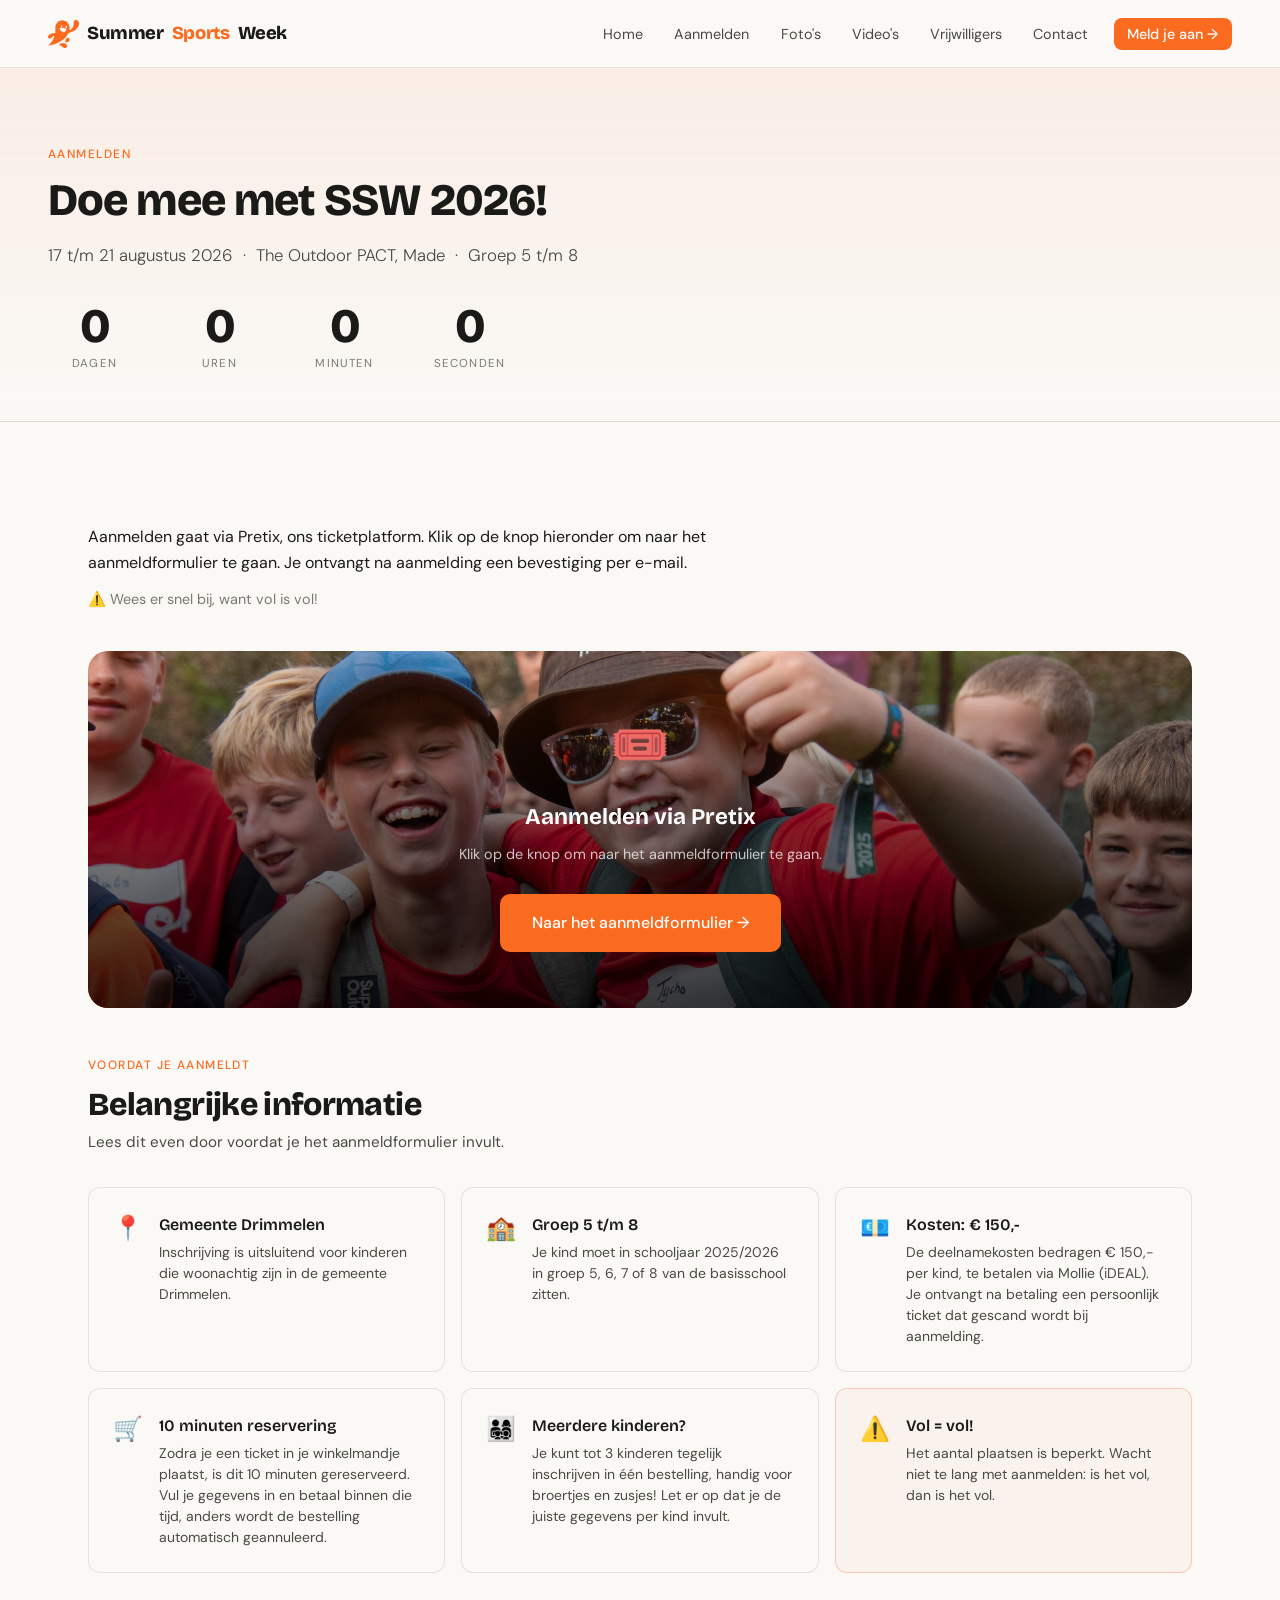
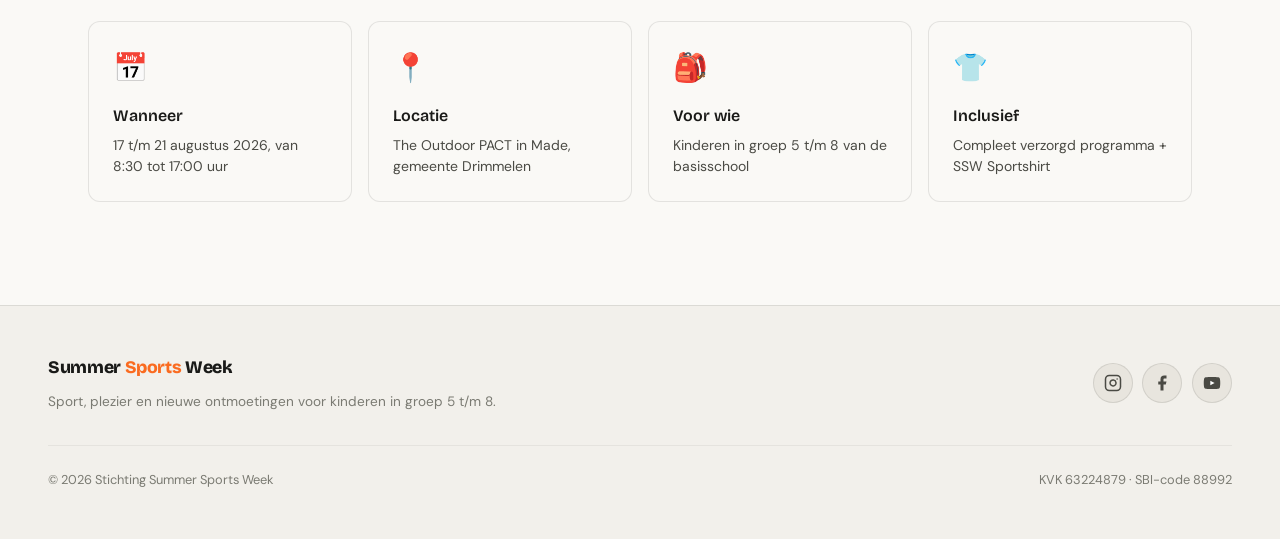
==== aanmelden/index.html @ b87e88d3 "removed merch and .html tags" ====
<!DOCTYPE html>
<html lang="nl">
<head>
  <meta charset="UTF-8" />
  <meta name="viewport" content="width=device-width, initial-scale=1.0" />
  <title>Aanmelden | Summer Sports Week 2026</title>
  <meta name="description" content="Meld je kind aan voor Summer Sports Week 2026. 17 t/m 21 augustus in Made." />
  <link rel="icon" type="image/png" href="/logos/SSW_ICON.png" />
  <link rel="stylesheet" href="/css/style.css" />
  <link rel="preconnect" href="https://fonts.googleapis.com">
  <link rel="preconnect" href="https://fonts.gstatic.com" crossorigin>
  <link href="https://fonts.googleapis.com/css2?family=Bricolage+Grotesque:opsz,wght@12..96,400;12..96,600;12..96,800&family=DM+Sans:ital,opsz,wght@0,9..40,300;0,9..40,400;0,9..40,500;1,9..40,300&display=swap" rel="stylesheet">
</head>
<body>

<nav>
  <a href="/" class="nav-logo"><img src="/logos/SSW_ICON.png" alt="" style="height:28px; width:auto;">Summer <span>Sports</span> Week</a>
  <button class="nav-hamburger" aria-label="Menu openen">
    <span></span><span></span><span></span>
  </button>
  <ul class="nav-links">
    <li><a href="/">Home</a></li>
    <li><a href="/aanmelden/">Aanmelden</a></li>
    <li><a href="/fotos/">Foto's</a></li>
    <li><a href="/videos/">Video's</a></li>
    <li><a href="/vrijwilligers/">Vrijwilligers</a></li>
    <li><a href="/contact/">Contact</a></li>
    <li><a href="/aanmelden/" class="nav-cta">Meld je aan →</a></li>
  </ul>
</nav>

<main>
  <div class="page-header">
    <div class="page-header-inner">
      <p class="section-label">Aanmelden</p>
      <h1 class="section-title animate-up">Doe mee met SSW 2026!</h1>
      <p class="section-subtitle animate-up delay-1">17 t/m 21 augustus 2026 &nbsp;·&nbsp; The Outdoor PACT, Made &nbsp;·&nbsp; Groep 5 t/m 8</p>

      <div class="countdown animate-up delay-2" style="margin-top:2rem">
        <div class="countdown-item">
          <span class="countdown-num" id="cd-days">–</span>
          <span class="countdown-label">Dagen</span>
        </div>
        <div class="countdown-item">
          <span class="countdown-num" id="cd-hours">–</span>
          <span class="countdown-label">Uren</span>
        </div>
        <div class="countdown-item">
          <span class="countdown-num" id="cd-minutes">–</span>
          <span class="countdown-label">Minuten</span>
        </div>
        <div class="countdown-item">
          <span class="countdown-num" id="cd-seconds">–</span>
          <span class="countdown-label">Seconden</span>
        </div>
      </div>
    </div>
  </div>

  <section class="section">
    <div class="reveal" style="max-width:680px; margin-bottom:2.5rem">
      <p>Aanmelden gaat via Pretix, ons ticketplatform. Klik op de knop hieronder om naar het aanmeldformulier te gaan. Je ontvangt na aanmelding een bevestiging per e-mail.</p>
      <p style="margin-top:0.75rem; color:var(--c-text3); font-size:0.9rem">⚠️ Wees er snel bij, want vol is vol!</p>
    </div>

    <div class="reveal" style="
      position: relative;
      overflow: hidden;
      border-radius: 20px;
      padding: clamp(2rem, 5vw, 3.5rem);
      text-align: center;
    ">
      <img src="/images/aanmelden_index.jpeg" alt="" style="
        position: absolute;
        inset: 0;
        width: 100%;
        height: 100%;
        object-fit: cover;
        object-position: center;
      ">
      <div style="
        position: absolute;
        inset: 0;
        background: linear-gradient(to top, rgba(0,0,0,0.78) 0%, rgba(0,0,0,0.45) 55%, rgba(245,86,10,0.15) 100%);
      "></div>
      <div style="position: relative; z-index: 1;">
        <div style="font-size:3rem; margin-bottom:1rem">🎟️</div>
        <h2 style="font-family:var(--font-display); font-size:1.4rem; font-weight:700; color:#fff; margin-bottom:0.5rem">Aanmelden via Pretix</h2>
        <p style="color:rgba(255,255,255,0.75); font-size:0.9rem; margin-bottom:1.75rem; max-width:380px; margin-left:auto; margin-right:auto">Klik op de knop om naar het aanmeldformulier te gaan.</p>
        <a href="https://tickets.summersportsweek.nl/SSW2026/" target="_blank" rel="noopener" class="btn btn-primary" style="font-size:1rem; padding:1rem 2rem">
          Naar het aanmeldformulier →
        </a>
      </div>
    </div>

    <div class="reveal" style="margin-top:3rem">
      <p class="section-label">Voordat je aanmeldt</p>
      <h2 class="section-title" style="font-size:clamp(1.4rem,3vw,2rem); margin-bottom:0.5rem">Belangrijke informatie</h2>
      <p style="color:var(--c-text2); font-size:0.95rem; margin-bottom:2rem">Lees dit even door voordat je het aanmeldformulier invult.</p>
      <div style="display:grid; grid-template-columns:repeat(auto-fill, minmax(280px,1fr)); gap:1rem">
        <div class="info-card" style="display:flex; gap:1rem; align-items:flex-start">
          <span style="font-size:1.5rem; flex-shrink:0; line-height:1.3">📍</span>
          <div>
            <h3 style="margin-bottom:0.3rem">Gemeente Drimmelen</h3>
            <p>Inschrijving is uitsluitend voor kinderen die woonachtig zijn in de gemeente Drimmelen.</p>
          </div>
        </div>
        <div class="info-card" style="display:flex; gap:1rem; align-items:flex-start">
          <span style="font-size:1.5rem; flex-shrink:0; line-height:1.3">🏫</span>
          <div>
            <h3 style="margin-bottom:0.3rem">Groep 5 t/m 8</h3>
            <p>Je kind moet in schooljaar 2025/2026 in groep 5, 6, 7 of 8 van de basisschool zitten.</p>
          </div>
        </div>
        <div class="info-card" style="display:flex; gap:1rem; align-items:flex-start">
          <span style="font-size:1.5rem; flex-shrink:0; line-height:1.3">💶</span>
          <div>
            <h3 style="margin-bottom:0.3rem">Kosten: € 150,-</h3>
            <p>De deelnamekosten bedragen € 150,- per kind, te betalen via Mollie (iDEAL). Je ontvangt na betaling een persoonlijk ticket dat gescand wordt bij aanmelding.</p>
          </div>
        </div>
        <div class="info-card" style="display:flex; gap:1rem; align-items:flex-start">
          <span style="font-size:1.5rem; flex-shrink:0; line-height:1.3">🛒</span>
          <div>
            <h3 style="margin-bottom:0.3rem">10 minuten reservering</h3>
            <p>Zodra je een ticket in je winkelmandje plaatst, is dit 10 minuten gereserveerd. Vul je gegevens in en betaal binnen die tijd, anders wordt de bestelling automatisch geannuleerd.</p>
          </div>
        </div>
        <div class="info-card" style="display:flex; gap:1rem; align-items:flex-start">
          <span style="font-size:1.5rem; flex-shrink:0; line-height:1.3">👨‍👩‍👧‍👦</span>
          <div>
            <h3 style="margin-bottom:0.3rem">Meerdere kinderen?</h3>
            <p>Je kunt tot 3 kinderen tegelijk inschrijven in één bestelling, handig voor broertjes en zusjes! Let er op dat je de juiste gegevens per kind invult.</p>
          </div>
        </div>
        <div class="info-card" style="display:flex; gap:1rem; align-items:flex-start; border-color:rgba(245,86,10,0.25); background:rgba(245,86,10,0.04)">
          <span style="font-size:1.5rem; flex-shrink:0; line-height:1.3">⚠️</span>
          <div>
            <h3 style="margin-bottom:0.3rem">Vol = vol!</h3>
            <p>Het aantal plaatsen is beperkt. Wacht niet te lang met aanmelden: is het vol, dan is het vol.</p>
          </div>
        </div>
      </div>
    </div>

    <div class="info-cards reveal" style="margin-top:3rem">
      <div class="info-card">
        <div class="info-card-icon">📅</div>
        <h3>Wanneer</h3>
        <p>17 t/m 21 augustus 2026, van 8:30 tot 17:00 uur</p>
      </div>
      <div class="info-card">
        <div class="info-card-icon">📍</div>
        <h3>Locatie</h3>
        <p>The Outdoor PACT in Made, gemeente Drimmelen</p>
      </div>
      <div class="info-card">
        <div class="info-card-icon">🎒</div>
        <h3>Voor wie</h3>
        <p>Kinderen in groep 5 t/m 8 van de basisschool</p>
      </div>
      <div class="info-card">
        <div class="info-card-icon">👕</div>
        <h3>Inclusief</h3>
        <p>Compleet verzorgd programma + SSW Sportshirt</p>
      </div>
    </div>
  </section>
</main>

<footer>
  <div class="footer-inner">
    <div class="footer-brand">
      <a href="/" class="nav-logo" style="margin-bottom:0.6rem; display:block">Summer <span>Sports</span> Week</a>
      <p>Sport, plezier en nieuwe ontmoetingen voor kinderen in groep 5 t/m 8.</p>
    </div>
    <div class="footer-socials">
      <a href="https://www.instagram.com/summersportsweek/" target="_blank" rel="noopener" class="footer-social-link" aria-label="Instagram">
        <svg width="18" height="18" viewBox="0 0 24 24" fill="none" stroke="currentColor" stroke-width="2" stroke-linecap="round" stroke-linejoin="round"><rect x="2" y="2" width="20" height="20" rx="5" ry="5"/><path d="M16 11.37A4 4 0 1112.63 8 4 4 0 0116 11.37z"/><line x1="17.5" y1="6.5" x2="17.51" y2="6.5"/></svg>
      </a>
      <a href="https://nl-nl.facebook.com/pages/category/Sports-Event/Summer-Sports-Week-331036767025035/" target="_blank" rel="noopener" class="footer-social-link" aria-label="Facebook">
        <svg width="18" height="18" viewBox="0 0 24 24" fill="currentColor"><path d="M18 2h-3a5 5 0 00-5 5v3H7v4h3v8h4v-8h3l1-4h-4V7a1 1 0 011-1h3z"/></svg>
      </a>
      <a href="https://www.youtube.com/channel/UCxpCio21OCXg7ZdBOnwWqRw" target="_blank" rel="noopener" class="footer-social-link" aria-label="YouTube">
        <svg width="18" height="18" viewBox="0 0 24 24" fill="currentColor"><path d="M22.54 6.42a2.78 2.78 0 00-1.95-1.96C18.88 4 12 4 12 4s-6.88 0-8.59.46a2.78 2.78 0 00-1.95 1.96A29 29 0 001 12a29 29 0 00.46 5.58A2.78 2.78 0 003.41 19.6C5.12 20 12 20 12 20s6.88 0 8.59-.46a2.78 2.78 0 001.95-1.95A29 29 0 0023 12a29 29 0 00-.46-5.58z"/><polygon points="9.75 15.02 15.5 12 9.75 8.98 9.75 15.02" fill="white"/></svg>
      </a>
    </div>
  </div>
  <div class="footer-bottom">
    <p>© 2026 Stichting Summer Sports Week</p>
    <p>KVK 63224879 · SBI-code 88992</p>
  </div>
</footer>

<script src="/js/main.js"></script>
</body>
</html>
---- css/style.css ----
@import url('https://fonts.googleapis.com/css2?family=Bricolage+Grotesque:opsz,wght@12..96,400;12..96,600;12..96,800&family=DM+Sans:ital,opsz,wght@0,9..40,300;0,9..40,400;0,9..40,500;1,9..40,300&display=swap');

:root {
  --c-orange: #FA6B20;
  --c-orange-light: #ff9a63;
  --c-dark: #0F1110;
  --c-dark2: #1A1D1B;
  --c-dark3: #242825;
  --c-grey: #8A8E8B;
  --c-light: #F2F0EB;
  --c-white: #FFFFFF;
  --c-green: #2D6A2F;
  --c-bg:       #FAF9F6;
  --c-bg2:      #F2F0EB;
  --c-bg3:      #E8E5DE;
  --c-text:     #1A1A18;
  --c-text2:    #4A4A44;
  --c-text3:    #7A7A72;
  --c-border:   rgba(26,26,24,0.10);
  --c-border2:  rgba(26,26,24,0.06);

  --font-display: 'Bricolage Grotesque', sans-serif;
  --font-body: 'DM Sans', sans-serif;

  --radius: 12px;
  --radius-lg: 20px;
  --transition: 0.25s cubic-bezier(0.4, 0, 0.2, 1);
}

*, *::before, *::after { box-sizing: border-box; margin: 0; padding: 0; }

html { scroll-behavior: smooth; font-size: 16px; }

body {
  font-family: var(--font-body);
  background: var(--c-bg);
  color: var(--c-text);
  line-height: 1.6;
  -webkit-font-smoothing: antialiased;
}

/* ── NAV ── */
nav {
  position: fixed;
  top: 0; left: 0; right: 0;
  z-index: 100;
  padding: 0 clamp(1.5rem, 5vw, 3rem);
  height: 68px;
  display: flex;
  align-items: center;
  justify-content: space-between;
  background: rgba(250,249,246,0.88);
  backdrop-filter: blur(16px);
  -webkit-backdrop-filter: blur(16px);
  border-bottom: 1px solid var(--c-border);
}

.nav-logo {
  font-family: var(--font-display);
  font-weight: 800;
  font-size: 1.15rem;
  color: var(--c-text);
  text-decoration: none;
  letter-spacing: -0.02em;
  display: flex;
  align-items: center;
  gap: 0.5rem;
}

.nav-logo span { color: var(--c-orange); }

.nav-links {
  display: flex;
  align-items: center;
  gap: 0.25rem;
  list-style: none;
}

.nav-links a {
  color: var(--c-text2);
  text-decoration: none;
  font-size: 0.9rem;
  font-weight: 400;
  padding: 0.45rem 0.85rem;
  border-radius: 8px;
  transition: color var(--transition), background var(--transition);
}

.nav-links a:hover,
.nav-links a.active {
  color: var(--c-text);
  background: var(--c-bg2);
}

.nav-links a.nav-cta {
  background: var(--c-orange);
  color: var(--c-white);
  font-weight: 500;
  margin-left: 0.5rem;
}

.nav-links a.nav-cta:hover {
  background: var(--c-orange-light);
}

/* Mobile nav */
.nav-hamburger {
  display: none;
  flex-direction: column;
  gap: 5px;
  cursor: pointer;
  padding: 8px;
  background: none;
  border: none;
}

.nav-hamburger span {
  display: block;
  width: 22px;
  height: 2px;
  background: var(--c-text);
  border-radius: 2px;
  transition: var(--transition);
}

@media (max-width: 768px) {
  .nav-hamburger { display: flex; }

  .nav-links {
    display: none;
    position: fixed;
    top: 68px; left: 0; right: 0;
    flex-direction: column;
    background: var(--c-bg);
    padding: 1.5rem;
    gap: 0.5rem;
    border-bottom: 1px solid var(--c-border);
  }

  .nav-links.open { display: flex; }
  .nav-links a { width: 100%; font-size: 1rem; padding: 0.75rem 1rem; }
  .nav-links a.nav-cta { margin-left: 0; text-align: center; }
}

/* ── PAGE WRAPPER ── */
main { padding-top: 68px; }

/* ── HERO ── */
.hero {
  position: relative;
  min-height: calc(100svh - 68px);
  display: flex;
  flex-direction: column;
  justify-content: center;
  padding: clamp(3rem, 8vw, 6rem) clamp(1.5rem, 5vw, 3rem);
  overflow: hidden;
}

.hero-bg {
  position: absolute;
  inset: 0;
  background: radial-gradient(ellipse 80% 60% at 60% 40%, rgba(245,86,10,0.18) 0%, transparent 70%),
              radial-gradient(ellipse 50% 40% at 20% 80%, rgba(45,106,47,0.12) 0%, transparent 60%),
              var(--c-dark);
}

.hero-bg::after {
  content: '';
  position: absolute;
  inset: 0;
  background-image: url("data:image/svg+xml,%3Csvg width='60' height='60' viewBox='0 0 60 60' xmlns='http://www.w3.org/2000/svg'%3E%3Cg fill='none' fill-rule='evenodd'%3E%3Cg fill='%23F2F0EB' fill-opacity='0.025'%3E%3Cpath d='M36 34v-4h-2v4h-4v2h4v4h2v-4h4v-2h-4zm0-30V0h-2v4h-4v2h4v4h2V6h4V4h-4zM6 34v-4H4v4H0v2h4v4h2v-4h4v-2H6zM6 4V0H4v4H0v2h4v4h2V6h4V4H6z'/%3E%3C/g%3E%3C/g%3E%3C/svg%3E");
}

.hero-content {
  position: relative;
  z-index: 1;
  max-width: 720px;
}

.hero-eyebrow {
  display: inline-flex;
  align-items: center;
  gap: 0.5rem;
  background: rgba(245, 86, 10, 0.15);
  border: 1px solid rgba(245, 86, 10, 0.3);
  color: var(--c-orange-light);
  font-size: 0.8rem;
  font-weight: 500;
  letter-spacing: 0.08em;
  text-transform: uppercase;
  padding: 0.35rem 0.85rem;
  border-radius: 100px;
  margin-bottom: 1.5rem;
}

.hero h1 {
  font-family: var(--font-display);
  font-weight: 800;
  font-size: clamp(2.8rem, 8vw, 5.5rem);
  line-height: 1.0;
  letter-spacing: -0.03em;
  color: var(--c-white);
  margin-bottom: 0.25rem;
}

.hero h1 .accent { color: var(--c-orange); }

.hero-date {
  font-family: var(--font-display);
  font-size: clamp(1.1rem, 3vw, 1.6rem);
  font-weight: 600;
  color: rgba(242,240,235,0.5);
  letter-spacing: -0.01em;
  margin-bottom: 1.75rem;
}

.hero p {
  font-size: clamp(1rem, 2vw, 1.15rem);
  color: rgba(242,240,235,0.7);
  max-width: 520px;
  margin-bottom: 2.5rem;
  font-weight: 300;
  line-height: 1.7;
}

.hero-actions {
  display: flex;
  gap: 1rem;
  flex-wrap: wrap;
}

/* ── BUTTONS ── */
.btn {
  display: inline-flex;
  align-items: center;
  gap: 0.5rem;
  padding: 0.85rem 1.75rem;
  border-radius: 10px;
  font-family: var(--font-body);
  font-weight: 500;
  font-size: 0.95rem;
  text-decoration: none;
  transition: all var(--transition);
  cursor: pointer;
  border: none;
}

.btn-primary {
  background: var(--c-orange);
  color: var(--c-white);
}

.btn-primary:hover {
  background: var(--c-orange-light);
  transform: translateY(-1px);
  box-shadow: 0 8px 25px rgba(245,86,10,0.35);
}

.btn-secondary {
  background: var(--c-bg2);
  color: var(--c-text);
  border: 1px solid var(--c-border);
}

.btn-secondary:hover {
  background: var(--c-bg3);
  transform: translateY(-1px);
}

/* ── COUNTDOWN ── */
.countdown {
  display: flex;
  gap: 1.5rem;
  flex-wrap: wrap;
  margin-top: 3rem;
}

.countdown-item {
  display: flex;
  flex-direction: column;
  align-items: center;
}

.countdown-num {
  font-family: var(--font-display);
  font-size: clamp(2rem, 5vw, 3rem);
  font-weight: 800;
  color: var(--c-text);
  line-height: 1;
  letter-spacing: -0.04em;
  min-width: 3ch;
  text-align: center;
}

.countdown-label {
  font-size: 0.72rem;
  letter-spacing: 0.1em;
  text-transform: uppercase;
  color: var(--c-text3);
  margin-top: 0.3rem;
}

/* ── SECTIONS ── */
.section {
  padding: clamp(4rem, 8vw, 7rem) clamp(1.5rem, 5vw, 3rem);
  max-width: 1200px;
  margin: 0 auto;
}

.section-full {
  padding: clamp(4rem, 8vw, 7rem) clamp(1.5rem, 5vw, 3rem);
  background: var(--c-bg2);
}

.section-full .section-inner {
  max-width: 1200px;
  margin: 0 auto;
}

.section-label {
  font-size: 0.75rem;
  font-weight: 500;
  letter-spacing: 0.12em;
  text-transform: uppercase;
  color: var(--c-orange);
  margin-bottom: 0.75rem;
}

.section-title {
  font-family: var(--font-display);
  font-size: clamp(1.8rem, 4vw, 2.8rem);
  font-weight: 800;
  letter-spacing: -0.02em;
  color: var(--c-text);
  line-height: 1.1;
  margin-bottom: 1rem;
}

.section-subtitle {
  font-size: 1.05rem;
  color: var(--c-text2);
  font-weight: 300;
  max-width: 560px;
  line-height: 1.7;
}

/* ── ACTIVITY GRID ── */
.activity-grid {
  display: grid;
  grid-template-columns: repeat(auto-fill, minmax(180px, 1fr));
  gap: 1rem;
  margin-top: 2.5rem;
}

.activity-card {
  background: var(--c-bg2);
  border: 1px solid var(--c-border2);
  border-radius: var(--radius);
  padding: 1.25rem 1rem;
  display: flex;
  align-items: center;
  gap: 0.75rem;
  transition: border-color var(--transition), transform var(--transition);
}

.activity-card:hover {
  border-color: rgba(245,86,10,0.3);
  transform: translateY(-2px);
}

.activity-icon {
  font-size: 1.5rem;
  flex-shrink: 0;
}

.activity-name {
  font-size: 0.9rem;
  font-weight: 500;
  color: var(--c-text);
}

/* ── GOAL LIST ── */
.goal-list {
  display: grid;
  grid-template-columns: repeat(auto-fill, minmax(260px, 1fr));
  gap: 1rem;
  margin-top: 2.5rem;
}

.goal-item {
  display: flex;
  align-items: flex-start;
  gap: 0.75rem;
  background: var(--c-bg2);
  border-radius: var(--radius);
  padding: 1.1rem 1.25rem;
  border: 1px solid var(--c-border2);
}

.goal-dot {
  width: 8px;
  height: 8px;
  border-radius: 50%;
  background: var(--c-orange);
  margin-top: 0.45rem;
  flex-shrink: 0;
}

.goal-text {
  font-size: 0.92rem;
  color: var(--c-text2);
  line-height: 1.5;
}

/* ── SSW WEEK INFO CARDS ── */
.info-cards {
  display: grid;
  grid-template-columns: repeat(auto-fill, minmax(220px, 1fr));
  gap: 1rem;
  margin-top: 2.5rem;
}

.info-card {
  background: var(--c-bg);
  border: 1px solid var(--c-border);
  border-radius: var(--radius);
  padding: 1.5rem;
}

.info-card-icon { font-size: 1.75rem; margin-bottom: 0.75rem; }

.info-card h3 {
  font-family: var(--font-display);
  font-size: 1rem;
  font-weight: 600;
  color: var(--c-text);
  margin-bottom: 0.4rem;
}

.info-card p {
  font-size: 0.875rem;
  color: var(--c-text2);
  line-height: 1.5;
}

/* ── DIVIDER ── */
.divider {
  height: 1px;
  background: var(--c-border2);
  max-width: 1200px;
  margin: 0 auto;
}

/* ── PAGE HEADER ── */
.page-header {
  padding: clamp(3rem, 6vw, 5rem) clamp(1.5rem, 5vw, 3rem) clamp(2rem, 4vw, 3rem);
  background: linear-gradient(to bottom, rgba(245,86,10,0.07), transparent);
  border-bottom: 1px solid var(--c-border);
}

.page-header-inner { max-width: 1200px; margin: 0 auto; }

/* ── EMBED GRID ── */
.embed-grid {
  display: grid;
  grid-template-columns: repeat(auto-fill, minmax(300px, 1fr));
  gap: 1.5rem;
  margin-top: 2.5rem;
}

.embed-card {
  background: var(--c-bg2);
  border-radius: var(--radius-lg);
  overflow: hidden;
  border: 1px solid var(--c-border2);
}

.embed-card iframe {
  width: 100%;
  display: block;
  aspect-ratio: 16/9;
  border: none;
}

.embed-card-info {
  padding: 1rem 1.25rem;
}

.embed-card-info h3 {
  font-family: var(--font-display);
  font-size: 0.95rem;
  font-weight: 600;
  color: var(--c-text);
}

.embed-card-info p {
  font-size: 0.82rem;
  color: var(--c-text2);
  margin-top: 0.25rem;
}

/* ── MYALBUM LINK CARD ── */
.album-link-card {
  display: flex;
  align-items: center;
  gap: 2rem;
  background: var(--c-bg2);
  border: 1px solid var(--c-border2);
  border-radius: var(--radius-lg);
  padding: 2.5rem;
  margin-top: 2rem;
  text-decoration: none;
  transition: border-color var(--transition), transform var(--transition);
}

.album-link-card:hover {
  border-color: rgba(245,86,10,0.35);
  transform: translateY(-2px);
}

.album-link-icon {
  font-size: 3.5rem;
  flex-shrink: 0;
}

.album-link-text h3 {
  font-family: var(--font-display);
  font-size: 1.3rem;
  font-weight: 700;
  color: var(--c-text);
  margin-bottom: 0.4rem;
}

.album-link-text p {
  color: var(--c-text2);
  font-size: 0.9rem;
}

.album-link-arrow {
  margin-left: auto;
  font-size: 1.5rem;
  color: var(--c-orange);
  flex-shrink: 0;
}

/* ── VOLUNTEER CARDS ── */
.volunteer-highlights {
  display: grid;
  grid-template-columns: repeat(auto-fill, minmax(220px, 1fr));
  gap: 1rem;
  margin: 2rem 0;
}

.volunteer-card {
  background: var(--c-bg2);
  border-radius: var(--radius);
  padding: 1.5rem;
  border: 1px solid var(--c-border2);
}

.volunteer-card-icon { font-size: 1.75rem; margin-bottom: 0.75rem; }
.volunteer-card h3 {
  font-family: var(--font-display);
  font-size: 1rem;
  font-weight: 600;
  color: var(--c-text);
  margin-bottom: 0.5rem;
}

.volunteer-card ul {
  list-style: none;
  padding: 0;
}

.volunteer-card ul li {
  font-size: 0.85rem;
  color: var(--c-text3);
  line-height: 1.6;
  padding-left: 0.9rem;
  position: relative;
}

.volunteer-card ul li::before {
  content: '–';
  position: absolute;
  left: 0;
  color: var(--c-orange);
}

/* ── FORM ── */
.form-card {
  background: var(--c-bg2);
  border: 1px solid var(--c-border);
  border-radius: var(--radius-lg);
  padding: clamp(1.5rem, 4vw, 2.5rem);
  max-width: 620px;
}

.form-group {
  margin-bottom: 1.25rem;
}

.form-label {
  display: block;
  font-size: 0.85rem;
  font-weight: 500;
  color: var(--c-text2);
  margin-bottom: 0.5rem;
  letter-spacing: 0.01em;
}

.form-label .required { color: var(--c-orange); margin-left: 2px; }

.form-input,
.form-textarea,
.form-select {
  width: 100%;
  background: var(--c-bg);
  border: 1px solid var(--c-border);
  border-radius: 8px;
  padding: 0.75rem 1rem;
  color: var(--c-text);
  font-family: var(--font-body);
  font-size: 0.95rem;
  transition: border-color var(--transition), box-shadow var(--transition);
  -webkit-appearance: none;
}

.form-input:focus,
.form-textarea:focus,
.form-select:focus {
  outline: none;
  border-color: var(--c-orange);
  box-shadow: 0 0 0 3px rgba(245,86,10,0.15);
}

.form-input::placeholder,
.form-textarea::placeholder {
  color: var(--c-text3);
}

.form-textarea {
  min-height: 130px;
  resize: vertical;
}

.form-row {
  display: grid;
  grid-template-columns: 1fr 1fr;
  gap: 1rem;
}

@media (max-width: 560px) {
  .form-row { grid-template-columns: 1fr; }
}

.form-note {
  font-size: 0.8rem;
  color: var(--c-text3);
  margin-top: 0.4rem;
}

.form-success {
  display: none;
  background: rgba(45,106,47,0.15);
  border: 1px solid rgba(45,106,47,0.3);
  border-radius: var(--radius);
  padding: 1rem 1.25rem;
  color: #7ECF81;
  font-size: 0.9rem;
  margin-top: 1rem;
}

/* ── PRETIX EMBED ── */
.pretix-wrapper {
  background: var(--c-bg2);
  border-radius: var(--radius-lg);
  overflow: hidden;
  border: 1px solid rgba(242,240,235,0.06);
  margin-top: 2rem;
}

.pretix-placeholder {
  padding: 3rem 2rem;
  text-align: center;
}

.pretix-placeholder p {
  color: var(--c-grey);
  margin-bottom: 1.5rem;
}

/* ── SOCIALS ── */
.socials {
  display: flex;
  gap: 0.75rem;
  flex-wrap: wrap;
  margin-top: 1.5rem;
}

.social-link {
  display: inline-flex;
  align-items: center;
  gap: 0.5rem;
  padding: 0.6rem 1.1rem;
  border-radius: 8px;
  background: var(--c-bg2);
  border: 1px solid var(--c-border);
  color: var(--c-text2);
  text-decoration: none;
  font-size: 0.875rem;
  font-weight: 500;
  transition: all var(--transition);
}

.social-link:hover {
  border-color: rgba(245,86,10,0.3);
  color: var(--c-text);
  transform: translateY(-1px);
}

/* ── FOOTER ── */
footer {
  background: var(--c-bg2);
  border-top: 1px solid var(--c-border);
  padding: 3rem clamp(1.5rem, 5vw, 3rem);
}

.footer-inner {
  max-width: 1200px;
  margin: 0 auto;
  display: flex;
  justify-content: space-between;
  align-items: center;
  gap: 2rem;
  flex-wrap: wrap;
}

.footer-socials {
  display: flex;
  gap: 0.6rem;
  align-items: center;
  flex-shrink: 0;
}

.footer-social-link {
  display: flex;
  align-items: center;
  justify-content: center;
  width: 2.5rem;
  height: 2.5rem;
  border-radius: 50%;
  background: var(--c-bg3);
  border: 1px solid var(--c-border);
  color: var(--c-text2);
  transition: background var(--transition), color var(--transition), border-color var(--transition);
}

.footer-social-link:hover {
  background: var(--c-orange);
  border-color: var(--c-orange);
  color: #fff;
}

@media (max-width: 768px) {
  .footer-inner { flex-direction: column; align-items: flex-start; gap: 1.5rem; }
}

.footer-brand .nav-logo {
  font-size: 1.1rem;
  margin-bottom: 0.75rem;
  display: block;
}

.footer-brand p {
  font-size: 0.85rem;
  color: var(--c-text3);
  line-height: 1.6;
}

.footer-col h4 {
  font-family: var(--font-display);
  font-size: 0.85rem;
  font-weight: 600;
  color: var(--c-white);
  margin-bottom: 0.75rem;
  letter-spacing: 0.04em;
  text-transform: uppercase;
}

.footer-col ul { list-style: none; }

.footer-col ul li {
  margin-bottom: 0.4rem;
}

.footer-col ul li a,
.footer-col p {
  font-size: 0.85rem;
  color: var(--c-grey);
  text-decoration: none;
  transition: color var(--transition);
}

.footer-col ul li a:hover { color: var(--c-light); }

.footer-bottom {
  max-width: 1200px;
  margin: 2rem auto 0;
  padding-top: 1.5rem;
  border-top: 1px solid var(--c-border2);
  display: flex;
  justify-content: space-between;
  align-items: center;
  flex-wrap: wrap;
  gap: 0.75rem;
}

.footer-bottom p {
  font-size: 0.8rem;
  color: var(--c-text3);
}

/* ── ANIMATIONS ── */
@keyframes fadeUp {
  from { opacity: 0; transform: translateY(24px); }
  to   { opacity: 1; transform: translateY(0); }
}

.animate-up {
  opacity: 0;
  animation: fadeUp 0.6s cubic-bezier(0.4, 0, 0.2, 1) forwards;
}

.delay-1 { animation-delay: 0.1s; }
.delay-2 { animation-delay: 0.2s; }
.delay-3 { animation-delay: 0.35s; }
.delay-4 { animation-delay: 0.5s; }

/* Scroll reveal */
.reveal {
  opacity: 0;
  transform: translateY(20px);
  transition: opacity 0.6s ease, transform 0.6s ease;
}

.reveal.visible {
  opacity: 1;
  transform: none;
}

/* ── UTILITIES ── */
.mt-3 { margin-top: 3rem; }

/* ══════════════════════════════════════
   INDEX (home)
══════════════════════════════════════ */
.hero {
  min-height: calc(100svh - 68px);
  display: grid;
  grid-template-columns: 1fr 1fr;
  align-items: center;
  gap: 0;
  padding: 0;
  background: var(--c-bg);
  overflow: hidden;
}

.hero-bg { display: none; }

.hero-left {
  padding: clamp(3rem, 6vw, 5rem) clamp(2rem, 5vw, 4rem);
  display: flex;
  flex-direction: column;
  justify-content: center;
}

.hero h1 {
  font-family: var(--font-display);
  font-weight: 800;
  font-size: clamp(3rem, 6vw, 5rem);
  line-height: 0.95;
  letter-spacing: -0.04em;
  color: var(--c-text);
  margin-bottom: 0.3rem;
}

.hero h1 .accent { color: var(--c-orange); }

.hero-date {
  font-family: var(--font-display);
  font-size: clamp(1.2rem, 2.5vw, 1.6rem);
  font-weight: 600;
  color: #1A1A18 !important;
  letter-spacing: -0.01em;
  margin-bottom: 1.5rem;
}

.hero p.hero-desc {
  font-size: 1rem;
  color: var(--c-text2);
  max-width: 440px;
  margin-bottom: 2rem;
  font-weight: 300;
  line-height: 1.7;
}

.countdown { margin-top: 2.5rem; gap: 2rem; }
.hero-actions { flex-wrap: wrap; gap: 0.75rem; }

.hero-right {
  height: calc(100svh - 68px);
  display: grid;
  grid-template-rows: 1fr 1fr 1fr;
  gap: 0;
  padding: clamp(1rem, 2vw, 1.5rem);
}

.hero-photo-card {
  position: relative;
  overflow: hidden;
  border-radius: var(--radius-lg);
  text-decoration: none;
  display: block;
  margin: 0.3rem;
}

.hero-photo-card:nth-child(1) {
  background: linear-gradient(135deg, #f5560a 0%, #e8a87c 100%);
}
.hero-photo-card:nth-child(2) {
  background: linear-gradient(135deg, #2563eb 0%, #7dd3fc 100%);
}
.hero-photo-card:nth-child(3) {
  background: linear-gradient(135deg, #16a34a 0%, #86efac 100%);
}

.hero-photo-card img {
  position: absolute;
  inset: 0;
  width: 100%;
  height: 100%;
  object-fit: cover;
  transition: transform 0.55s cubic-bezier(0.4, 0, 0.2, 1);
}

.hero-photo-card:hover img {
  transform: scale(1.06);
}

.hero-photo-overlay {
  position: absolute;
  inset: 0;
  background: linear-gradient(to top, rgba(0,0,0,0.72) 0%, rgba(0,0,0,0.1) 55%, transparent 100%);
  transition: background 0.35s ease;
}

.hero-photo-card:hover .hero-photo-overlay {
  background: linear-gradient(to top, rgba(0,0,0,0.82) 0%, rgba(0,0,0,0.25) 55%, rgba(245,86,10,0.08) 100%);
}

.hero-photo-label {
  position: absolute;
  bottom: 0;
  left: 0;
  right: 0;
  padding: 1.25rem 1.5rem;
  display: flex;
  align-items: center;
  justify-content: space-between;
  gap: 0.75rem;
}

.hero-photo-label-text {
  display: flex;
  flex-direction: column;
}

.hero-photo-label-eyebrow {
  font-size: 0.7rem;
  font-weight: 500;
  letter-spacing: 0.1em;
  text-transform: uppercase;
  color: rgba(255,255,255,0.6);
  margin-bottom: 0.2rem;
}

.hero-photo-label-title {
  font-family: var(--font-display);
  font-size: 1.15rem;
  font-weight: 700;
  color: #fff;
  letter-spacing: -0.02em;
}

.hero-photo-arrow {
  width: 38px;
  height: 38px;
  border-radius: 50%;
  background: rgba(255,255,255,0.15);
  border: 1px solid rgba(255,255,255,0.25);
  display: flex;
  align-items: center;
  justify-content: center;
  color: #fff;
  font-size: 1rem;
  flex-shrink: 0;
  transition: background 0.25s ease, transform 0.25s ease;
}

.hero-photo-card:hover .hero-photo-arrow {
  background: var(--c-orange);
  border-color: var(--c-orange);
  transform: translate(2px, -2px);
}

.hero-photo-icon {
  position: absolute;
  top: 1.1rem;
  left: 1.25rem;
  font-size: 1.75rem;
  filter: drop-shadow(0 2px 4px rgba(0,0,0,0.3));
}

@media (max-width: 900px) {
  .hero {
    grid-template-columns: 1fr;
    grid-template-rows: auto auto;
    min-height: unset;
  }
  .hero-left {
    padding: 2.5rem 1.5rem 1.5rem;
  }
  .hero-right {
    height: auto;
    grid-template-rows: unset;
    grid-template-columns: repeat(3, 1fr);
    padding: 0 1rem 1.5rem;
    background: var(--c-bg);
    gap: 0.75rem;
  }
  .hero-photo-card {
    aspect-ratio: 3/4;
    margin: 0;
  }
  .hero-photo-label-title { font-size: 0.95rem; }
  .hero-photo-label { padding: 1rem; }
  .hero-photo-icon { font-size: 1.25rem; }
}

@media (max-width: 560px) {
  .hero-right { grid-template-columns: 1fr; }
  .hero-photo-card { aspect-ratio: 16/7; }
}

/* ══════════════════════════════════════
   FOTOS
══════════════════════════════════════ */
.foto-year-section {
  margin-bottom: 3.5rem;
}

.foto-year-header {
  display: flex;
  align-items: center;
  gap: 1rem;
  margin-bottom: 1.25rem;
  padding-bottom: 0.75rem;
  border-bottom: 2px solid var(--c-border);
}

.foto-year-title {
  font-family: var(--font-display);
  font-size: 2rem;
  font-weight: 800;
  color: var(--c-text);
  letter-spacing: -0.04em;
  line-height: 1;
}

.dag-placeholder {
  background: linear-gradient(155deg, #9ca3af 0%, #d1d5db 100%);
  opacity: 0.6;
  cursor: default;
  pointer-events: none;
}

.foto-day-grid {
  display: grid;
  grid-template-columns: repeat(5, 1fr);
  gap: 0.75rem;
}

.foto-day-grid.flex-grid {
  grid-template-columns: repeat(auto-fill, minmax(150px, 1fr));
}

.foto-day-card {
  position: relative;
  aspect-ratio: 3/4;
  border-radius: var(--radius-lg);
  overflow: hidden;
  text-decoration: none;
  display: flex;
  flex-direction: column;
  justify-content: flex-end;
  padding: 0.9rem;
  transition: transform 0.3s cubic-bezier(0.4, 0, 0.2, 1), box-shadow 0.3s ease;
}

.foto-day-card:hover {
  transform: translateY(-4px);
  box-shadow: 0 14px 32px rgba(0,0,0,0.18);
}

.dag-ma { background: linear-gradient(155deg, #FA6B20 0%, #f5a27a 100%); }
.dag-di { background: linear-gradient(155deg, #2563eb 0%, #7dd3fc 100%); }
.dag-wo { background: linear-gradient(155deg, #16a34a 0%, #86efac 100%); }
.dag-do { background: linear-gradient(155deg, #7c3aed 0%, #c4b5fd 100%); }
.dag-vr { background: linear-gradient(155deg, #dc2626 0%, #fca5a5 100%); }
.dag-cr { background: linear-gradient(155deg, #db2777 0%, #f9a8d4 100%); }

.foto-day-overlay {
  position: absolute;
  inset: 0;
  background: linear-gradient(to top, rgba(0,0,0,0.68) 0%, rgba(0,0,0,0.08) 55%, transparent 100%);
}

.foto-day-info {
  position: relative;
  z-index: 1;
}

.foto-day-name {
  font-family: var(--font-display);
  font-size: 0.95rem;
  font-weight: 700;
  color: #fff;
  letter-spacing: -0.01em;
  display: block;
}

.foto-day-sub {
  font-size: 0.68rem;
  color: rgba(255,255,255,0.65);
  display: block;
  margin-top: 0.1rem;
}

.foto-day-img {
  position: absolute;
  top: 0;
  left: 0;
  width: 100%;
  height: 100%;
  object-fit: cover;
}

.foto-day-arrow {
  position: absolute;
  top: 0.85rem;
  right: 0.85rem;
  width: 30px;
  height: 30px;
  border-radius: 50%;
  background: rgba(255,255,255,0.2);
  border: 1px solid rgba(255,255,255,0.3);
  display: flex;
  align-items: center;
  justify-content: center;
  color: #fff;
  font-size: 0.85rem;
  z-index: 1;
  transition: background 0.25s ease, transform 0.25s ease;
}

.foto-day-card:hover .foto-day-arrow {
  background: rgba(255,255,255,0.35);
  transform: translate(2px, -2px);
}

@media (max-width: 900px) {
  .foto-day-grid { grid-template-columns: repeat(3, 1fr); }
  .foto-day-grid.flex-grid { grid-template-columns: repeat(auto-fill, minmax(130px, 1fr)); }
}

@media (max-width: 560px) {
  .foto-day-grid { grid-template-columns: repeat(2, 1fr); }
  .foto-year-title { font-size: 1.6rem; }
}

/* ══════════════════════════════════════
   VIDEOS
══════════════════════════════════════ */
.video-year-section {
  margin-bottom: 3.5rem;
}

.video-year-header {
  display: flex;
  align-items: center;
  gap: 1rem;
  margin-bottom: 1.25rem;
  padding-bottom: 0.75rem;
  border-bottom: 2px solid var(--c-border);
}

.video-year-title {
  font-family: var(--font-display);
  font-size: 2rem;
  font-weight: 800;
  color: var(--c-text);
  letter-spacing: -0.04em;
  line-height: 1;
}

.video-grid {
  display: grid;
  grid-template-columns: repeat(3, 1fr);
  gap: 1.25rem;
}

.video-grid.single { grid-template-columns: minmax(0, 560px); }
.video-grid.two    { grid-template-columns: repeat(2, 1fr); }

.embed-card {
  background: var(--c-bg2);
  border: 1px solid var(--c-border2);
  border-radius: var(--radius-lg);
  overflow: hidden;
}

.embed-card iframe {
  width: 100%;
  aspect-ratio: 16/9;
  display: block;
  border: none;
}

.embed-card-info {
  padding: 0.9rem 1.1rem;
}

.embed-card-info h3 {
  font-family: var(--font-display);
  font-size: 0.95rem;
  font-weight: 600;
  color: var(--c-text);
  margin-bottom: 0.15rem;
}

.embed-card-info p {
  font-size: 0.8rem;
  color: var(--c-text3);
}

.embed-card-placeholder {
  aspect-ratio: 16/9;
  background: var(--c-bg3);
  display: flex;
  align-items: center;
  justify-content: center;
  flex-direction: column;
  gap: 0.5rem;
  color: var(--c-text3);
  font-size: 0.85rem;
}

.embed-card-placeholder a {
  color: var(--c-orange);
  text-decoration: none;
  font-weight: 500;
}

.embed-card-placeholder a:hover { text-decoration: underline; }

.video-coming-soon {
  aspect-ratio: 16/9;
  background: linear-gradient(135deg, var(--c-bg2), var(--c-bg3));
  border: 2px dashed var(--c-border);
  border-radius: var(--radius-lg);
  display: flex;
  align-items: center;
  justify-content: center;
  flex-direction: column;
  gap: 0.5rem;
  color: var(--c-text3);
  font-size: 0.9rem;
  max-width: 560px;
}

@media (max-width: 900px) {
  .video-grid { grid-template-columns: repeat(2, 1fr); }
  .video-grid.single { grid-template-columns: 1fr; }
}

@media (max-width: 560px) {
  .video-grid, .video-grid.two { grid-template-columns: 1fr; }
  .video-year-title { font-size: 1.6rem; }
}

/* ══════════════════════════════════════
   MERCH
══════════════════════════════════════ */
.merch-grid {
  display: grid;
  grid-template-columns: repeat(auto-fill, minmax(320px, 1fr));
  gap: 1.5rem;
  margin-top: 2.5rem;
}

.merch-card {
  background: var(--c-bg);
  border: 1px solid var(--c-border);
  border-radius: var(--radius-lg);
  overflow: hidden;
  display: flex;
  flex-direction: column;
  transition: border-color var(--transition), transform var(--transition), box-shadow var(--transition);
}

.merch-card:hover {
  border-color: rgba(245,86,10,0.35);
  transform: translateY(-3px);
  box-shadow: 0 12px 32px rgba(0,0,0,0.08);
}

.merch-card-visual {
  position: relative;
  height: 280px;
  overflow: hidden;
  background: #fff;
  display: flex;
  align-items: center;
  justify-content: center;
  padding: 1.25rem;
}

.merch-card-visual img {
  max-width: 100%;
  max-height: 100%;
  width: auto;
  height: auto;
  object-fit: contain;
  display: block;
  transition: transform 0.4s cubic-bezier(0.4, 0, 0.2, 1);
}

.merch-card:hover .merch-card-visual img {
  transform: scale(1.04);
}

.merch-card-body {
  padding: 1.75rem;
  display: flex;
  flex-direction: column;
  flex: 1;
}

.merch-price-tag {
  display: inline-flex;
  align-items: center;
  background: rgba(245,86,10,0.1);
  color: var(--c-orange);
  font-family: var(--font-display);
  font-weight: 700;
  font-size: 1.25rem;
  padding: 0.3rem 0.85rem;
  border-radius: 8px;
  margin-bottom: 1rem;
  align-self: flex-start;
}

.merch-card-body h2 {
  font-family: var(--font-display);
  font-size: 1.35rem;
  font-weight: 800;
  letter-spacing: -0.02em;
  color: var(--c-text);
  margin-bottom: 0.75rem;
}

.merch-card-body p {
  font-size: 0.93rem;
  color: var(--c-text2);
  line-height: 1.65;
  flex: 1;
}

.merch-cta-banner {
  position: relative;
  overflow: hidden;
  border-radius: var(--radius-lg);
  padding: clamp(2.5rem, 5vw, 4rem) clamp(2rem, 4vw, 3rem);
  margin-top: 3rem;
  text-align: center;
  background: var(--c-dark);
}

.merch-cta-banner::before {
  content: '';
  position: absolute;
  inset: 0;
  background: radial-gradient(ellipse 80% 60% at 50% 40%, rgba(245,86,10,0.22) 0%, transparent 70%);
}

.merch-cta-banner > * { position: relative; z-index: 1; }

.merch-cta-banner h2 {
  font-family: var(--font-display);
  font-size: clamp(1.5rem, 3.5vw, 2.2rem);
  font-weight: 800;
  color: #fff;
  letter-spacing: -0.02em;
  margin-bottom: 0.75rem;
}

.merch-cta-banner p {
  color: rgba(255,255,255,0.7);
  font-size: 0.97rem;
  max-width: 500px;
  margin: 0 auto 2rem;
  line-height: 1.65;
}

.merch-price-list {
  display: flex;
  flex-wrap: wrap;
  justify-content: center;
  gap: 0.75rem;
  margin-bottom: 2rem;
}

.merch-price-pill {
  background: rgba(255,255,255,0.08);
  border: 1px solid rgba(255,255,255,0.15);
  color: rgba(255,255,255,0.9);
  font-size: 0.9rem;
  font-weight: 500;
  padding: 0.45rem 1rem;
  border-radius: 100px;
}

/* ══════════════════════════════════════
   VRIJWILLIGERS
══════════════════════════════════════ */
.vw-intro {
  display: grid;
  grid-template-columns: 1fr 1fr;
  gap: 3rem;
  align-items: center;
  margin-bottom: 4rem;
}

.vw-intro-text p {
  color: var(--c-text2);
  line-height: 1.8;
  font-size: 1.02rem;
  margin-bottom: 1rem;
}

.vw-intro-text p:last-child { margin-bottom: 0; }

.vw-featured-photo {
  position: relative;
  border-radius: var(--radius-lg);
  overflow: hidden;
  aspect-ratio: 4/3;
  background: linear-gradient(155deg, #FA6B20 0%, #f5c49a 100%);
}

.vw-featured-photo img {
  position: absolute;
  inset: 0;
  width: 100%;
  height: 100%;
  object-fit: cover;
}

.vw-featured-photo-overlay {
  position: absolute;
  inset: 0;
  background: linear-gradient(to top, rgba(0,0,0,0.55) 0%, transparent 60%);
}

.vw-featured-photo-label {
  position: absolute;
  bottom: 1.1rem;
  left: 1.25rem;
  color: #fff;
  font-family: var(--font-display);
  font-size: 1rem;
  font-weight: 700;
}

.vw-photo-placeholder {
  position: absolute;
  inset: 0;
  display: flex;
  flex-direction: column;
  align-items: center;
  justify-content: center;
  gap: 0.5rem;
  color: rgba(255,255,255,0.7);
  font-size: 0.85rem;
}

.vw-photo-grid {
  display: grid;
  grid-template-columns: repeat(3, 1fr);
  gap: 0.75rem;
  margin-bottom: 4rem;
}

.vw-photo-card {
  position: relative;
  border-radius: var(--radius-lg);
  overflow: hidden;
  aspect-ratio: 4/3;
}

.vw-photo-card.tall { aspect-ratio: 3/4; }

.vw-photo-card-bg {
  position: absolute;
  inset: 0;
  width: 100%;
  height: 100%;
  object-fit: cover;
}

.vw-photo-card:nth-child(1) { background: linear-gradient(135deg, #FA6B20 0%, #f5a27a 100%); }
.vw-photo-card:nth-child(2) { background: linear-gradient(135deg, #7c3aed 0%, #c4b5fd 100%); }
.vw-photo-card:nth-child(3) { background: linear-gradient(135deg, #16a34a 0%, #86efac 100%); }
.vw-photo-card:nth-child(4) { background: linear-gradient(135deg, #2563eb 0%, #7dd3fc 100%); }
.vw-photo-card:nth-child(5) { background: linear-gradient(135deg, #dc2626 0%, #fca5a5 100%); }

.vw-photo-card-overlay {
  position: absolute;
  inset: 0;
  background: linear-gradient(to top, rgba(0,0,0,0.55) 0%, rgba(0,0,0,0.05) 55%, transparent 100%);
}

.vw-photo-card-placeholder {
  position: absolute;
  inset: 0;
  display: flex;
  flex-direction: column;
  align-items: center;
  justify-content: center;
  gap: 0.35rem;
  color: rgba(255,255,255,0.6);
  font-size: 0.78rem;
}

.vw-roles {
  display: grid;
  grid-template-columns: repeat(auto-fill, minmax(220px, 1fr));
  gap: 1rem;
  margin-top: 2rem;
  margin-bottom: 4rem;
}

.vw-role-card {
  background: var(--c-bg2);
  border: 1px solid var(--c-border2);
  border-radius: var(--radius);
  padding: 1.4rem;
  transition: border-color 0.25s ease, transform 0.25s ease;
}

.vw-role-card:hover {
  border-color: rgba(245,86,10,0.3);
  transform: translateY(-2px);
}

.vw-role-icon { font-size: 1.75rem; margin-bottom: 0.65rem; }

.vw-role-card h3 {
  font-family: var(--font-display);
  font-size: 1rem;
  font-weight: 700;
  color: var(--c-text);
  margin-bottom: 0.35rem;
}

.vw-role-card p {
  font-size: 0.85rem;
  color: var(--c-text3);
  line-height: 1.55;
}

.volunteer-highlights {
  display: grid;
  grid-template-columns: repeat(3, 1fr);
  gap: 1rem;
  margin-top: 2rem;
  margin-bottom: 4rem;
}

@media (max-width: 900px) {
  .vw-intro { grid-template-columns: 1fr; gap: 2rem; }
  .vw-photo-grid { grid-template-columns: repeat(3, 1fr); }
  .vw-roles { grid-template-columns: repeat(2, 1fr); }
  .volunteer-highlights { grid-template-columns: repeat(2, 1fr); }
}

@media (max-width: 560px) {
  .vw-photo-grid { grid-template-columns: 1fr; }
  .vw-roles { grid-template-columns: 1fr; }
  .volunteer-highlights { grid-template-columns: 1fr; }
}

/* ══════════════════════════════════════
   CONTACT
══════════════════════════════════════ */
@media (max-width: 768px) {
  .contact-grid { grid-template-columns: 1fr !important; }
}

/* ══════════════════════════════════════
   404
══════════════════════════════════════ */
.page-404 {
  min-height: calc(100svh - 68px);
  margin-top: 68px;
  display: flex;
  flex-direction: column;
  align-items: center;
  justify-content: center;
  text-align: center;
  padding: clamp(2rem, 6vw, 4rem);
}

.error-number {
  font-family: var(--font-display);
  font-weight: 800;
  font-size: clamp(7rem, 22vw, 14rem);
  line-height: 1;
  letter-spacing: -0.06em;
  color: var(--c-bg3);
  user-select: none;
  position: relative;
}

.error-number .accent {
  color: var(--c-orange);
}

.error-title {
  font-family: var(--font-display);
  font-weight: 800;
  font-size: clamp(1.6rem, 4vw, 2.4rem);
  letter-spacing: -0.03em;
  color: var(--c-text);
  margin-top: -0.5rem;
  margin-bottom: 1rem;
}

.error-desc {
  font-size: 1rem;
  color: var(--c-text2);
  max-width: 420px;
  margin-bottom: 2rem;
  line-height: 1.65;
}

.error-actions {
  display: flex;
  gap: 0.75rem;
  flex-wrap: wrap;
  justify-content: center;
}
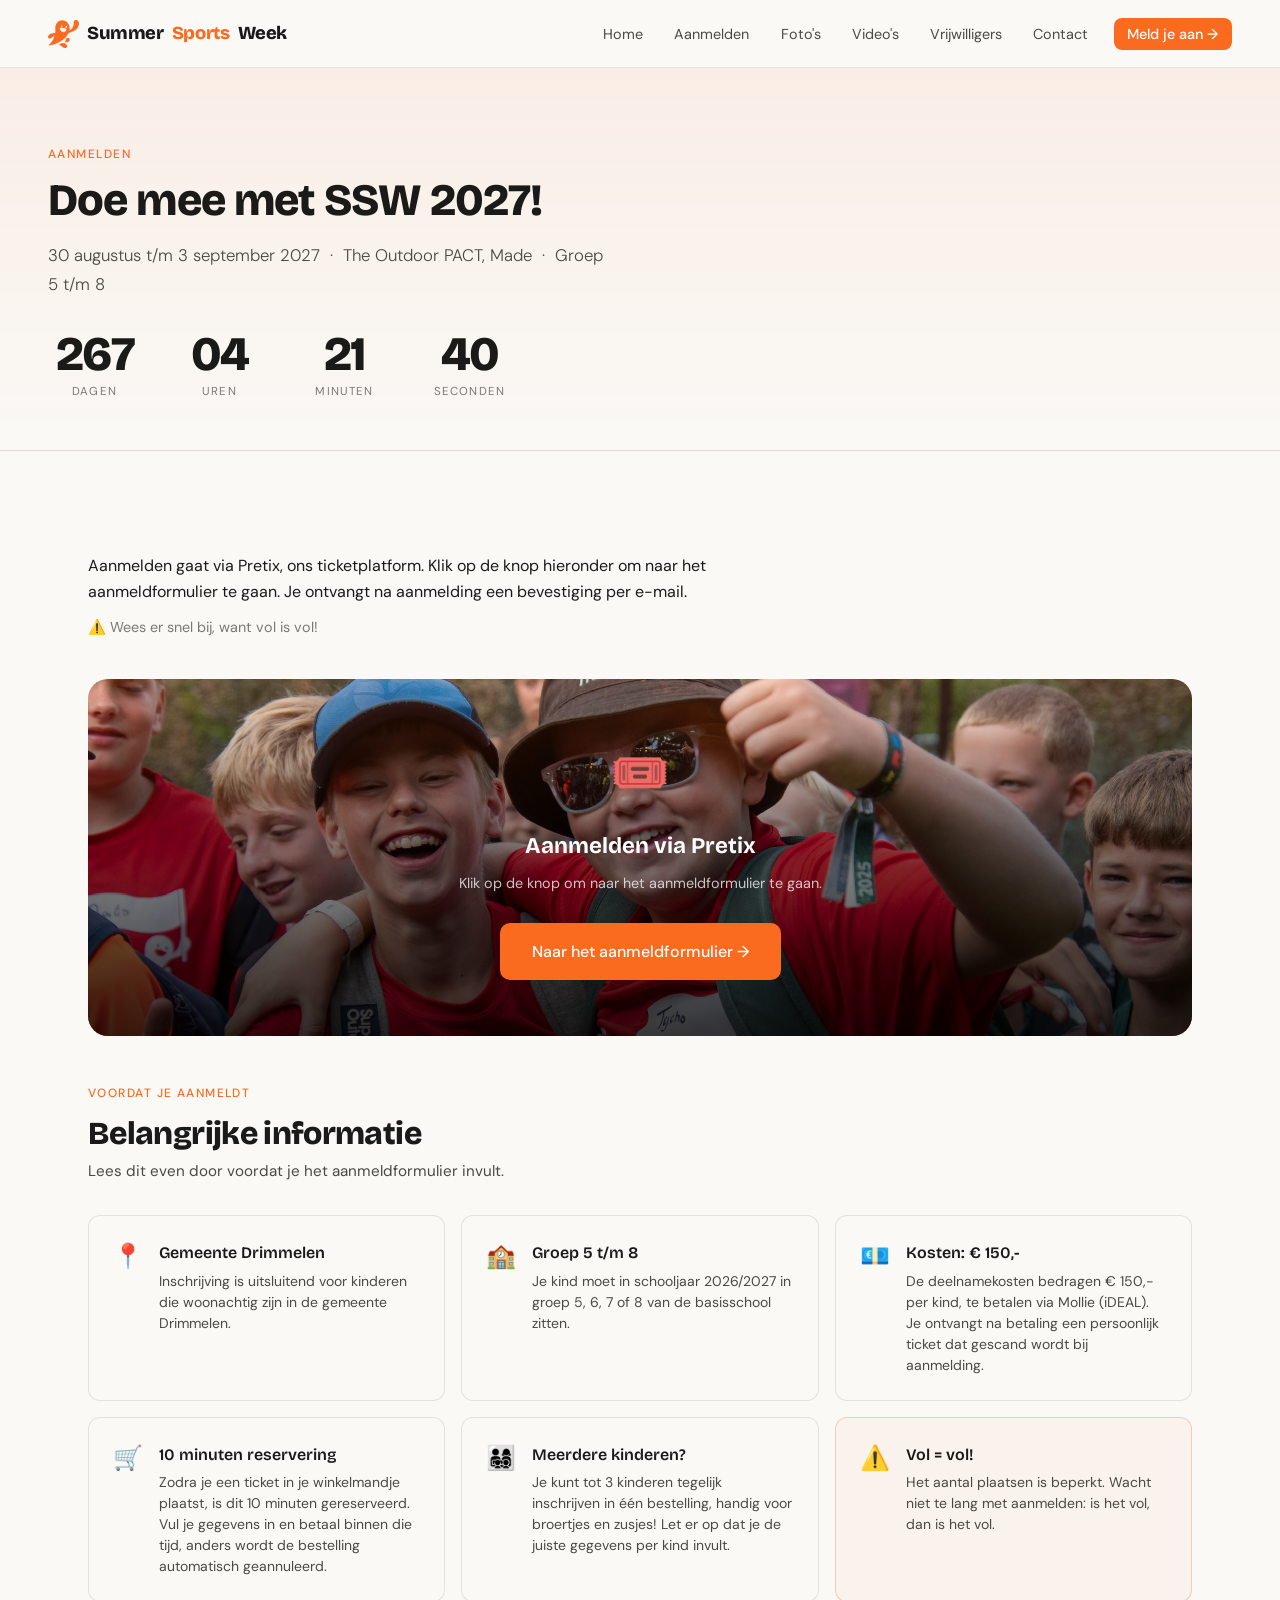
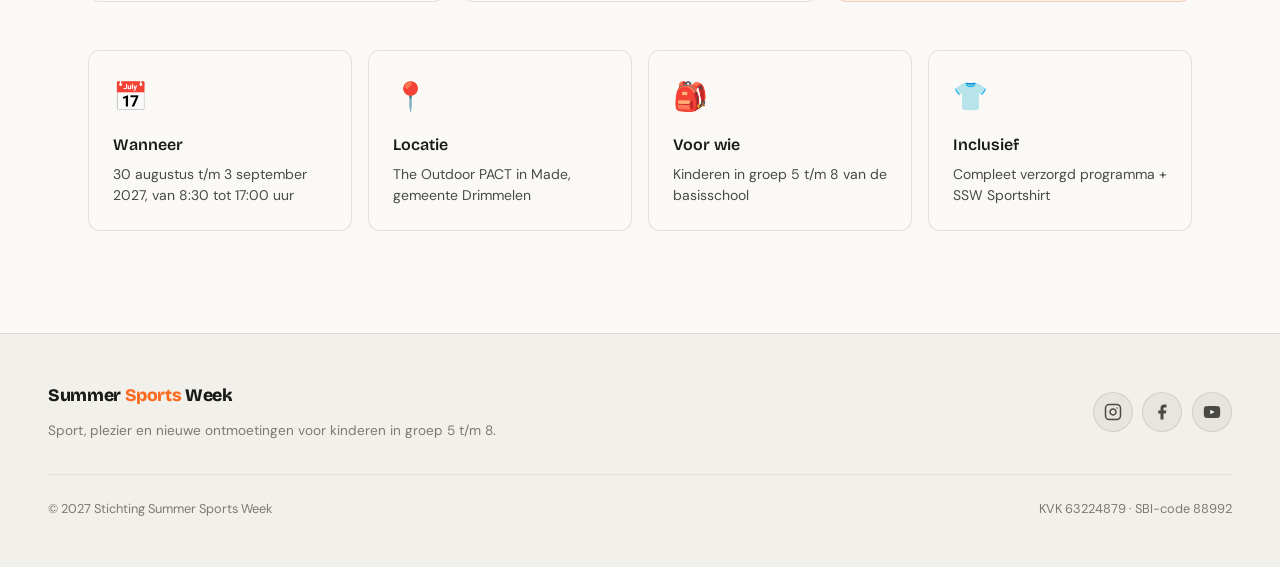
==== commit b0c0a6bb: "updated naar 2027" ====
--- a/aanmelden/index.html
+++ b/aanmelden/index.html
@@ -3,8 +3,8 @@
 <head>
   <meta charset="UTF-8" />
   <meta name="viewport" content="width=device-width, initial-scale=1.0" />
-  <title>Aanmelden | Summer Sports Week 2026</title>
-  <meta name="description" content="Meld je kind aan voor Summer Sports Week 2026. 17 t/m 21 augustus in Made." />
+  <title>Aanmelden | Summer Sports Week 2027</title>
+  <meta name="description" content="Meld je kind aan voor Summer Sports Week 2027. 30 augustus t/m 3 september in Made." />
   <link rel="icon" type="image/png" href="/logos/SSW_ICON.png" />
   <link rel="stylesheet" href="/css/style.css" />
   <link rel="preconnect" href="https://fonts.googleapis.com">
@@ -33,8 +33,8 @@
   <div class="page-header">
     <div class="page-header-inner">
       <p class="section-label">Aanmelden</p>
-      <h1 class="section-title animate-up">Doe mee met SSW 2026!</h1>
-      <p class="section-subtitle animate-up delay-1">17 t/m 21 augustus 2026 &nbsp;·&nbsp; The Outdoor PACT, Made &nbsp;·&nbsp; Groep 5 t/m 8</p>
+      <h1 class="section-title animate-up">Doe mee met SSW 2027!</h1>
+      <p class="section-subtitle animate-up delay-1">30 augustus t/m 3 september 2027 &nbsp;·&nbsp; The Outdoor PACT, Made &nbsp;·&nbsp; Groep 5 t/m 8</p>
 
       <div class="countdown animate-up delay-2" style="margin-top:2rem">
         <div class="countdown-item">
@@ -109,7 +109,7 @@
           <span style="font-size:1.5rem; flex-shrink:0; line-height:1.3">🏫</span>
           <div>
             <h3 style="margin-bottom:0.3rem">Groep 5 t/m 8</h3>
-            <p>Je kind moet in schooljaar 2025/2026 in groep 5, 6, 7 of 8 van de basisschool zitten.</p>
+            <p>Je kind moet in schooljaar 2026/2027 in groep 5, 6, 7 of 8 van de basisschool zitten.</p>
           </div>
         </div>
         <div class="info-card" style="display:flex; gap:1rem; align-items:flex-start">
@@ -147,7 +147,7 @@
       <div class="info-card">
         <div class="info-card-icon">📅</div>
         <h3>Wanneer</h3>
-        <p>17 t/m 21 augustus 2026, van 8:30 tot 17:00 uur</p>
+        <p>30 augustus t/m 3 september 2027, van 8:30 tot 17:00 uur</p>
       </div>
       <div class="info-card">
         <div class="info-card-icon">📍</div>
@@ -187,7 +187,7 @@
     </div>
   </div>
   <div class="footer-bottom">
-    <p>© 2026 Stichting Summer Sports Week</p>
+    <p>© 2027 Stichting Summer Sports Week</p>
     <p>KVK 63224879 · SBI-code 88992</p>
   </div>
 </footer>
--- a/css/style.css
+++ b/css/style.css
@@ -377,6 +377,81 @@
   font-size: 0.9rem;
   font-weight: 500;
   color: var(--c-text);
+}
+
+/* ── DOCUMENT BANNERS ── */
+.doc-banners-heading {
+  margin-top: 3rem;
+  padding-top: 2.5rem;
+  border-top: 1px solid var(--c-border2);
+}
+
+.subsection-title {
+  font-family: var(--font-display);
+  font-size: clamp(1.2rem, 2.5vw, 1.5rem);
+  font-weight: 800;
+  letter-spacing: -0.01em;
+  color: var(--c-text);
+}
+
+.doc-banners {
+  display: grid;
+  grid-template-columns: repeat(auto-fit, minmax(280px, 1fr));
+  gap: 1rem;
+  margin-top: 1rem;
+}
+
+.doc-banner {
+  display: flex;
+  align-items: center;
+  gap: 1.25rem;
+  width: 100%;
+  background: var(--c-bg2);
+  border: 1px solid var(--c-border2);
+  border-radius: var(--radius-lg);
+  padding: 1.5rem 1.75rem;
+  text-decoration: none;
+  transition: transform var(--transition), border-color var(--transition);
+}
+
+.doc-banner:hover {
+  transform: translateY(-2px);
+  border-color: rgba(245,86,10,0.3);
+}
+
+.doc-banner-icon {
+  font-size: 1.9rem;
+  flex-shrink: 0;
+}
+
+.doc-banner-text {
+  display: flex;
+  flex-direction: column;
+  gap: 0.2rem;
+  flex: 1;
+}
+
+.doc-banner-title {
+  font-family: var(--font-display);
+  font-weight: 800;
+  font-size: 1.1rem;
+  color: var(--c-text);
+}
+
+.doc-banner-desc {
+  font-size: 0.88rem;
+  color: var(--c-text2);
+}
+
+.doc-banner-arrow {
+  font-size: 1.3rem;
+  color: var(--c-orange);
+  flex-shrink: 0;
+  transition: transform var(--transition);
+}
+
+.doc-banner:hover .doc-banner-arrow {
+  transform: translate(3px, -3px);
 }
 
 /* ── GOAL LIST ── */
@@ -1553,6 +1628,87 @@
   font-size: 0.78rem;
 }
 
+/* ── ORGANISATIE ── */
+.org-list {
+  display: flex;
+  flex-direction: column;
+  gap: 1.25rem;
+  margin-top: 2.5rem;
+}
+
+.org-member {
+  display: flex;
+  align-items: center;
+  gap: 1.75rem;
+  padding: 1.5rem;
+  background: var(--c-bg2);
+  border: 1px solid var(--c-border2);
+  border-radius: var(--radius-lg);
+  transition: border-color var(--transition), transform var(--transition);
+}
+
+.org-member:hover {
+  border-color: rgba(245,86,10,0.3);
+  transform: translateY(-2px);
+}
+
+.org-member:nth-child(even) { flex-direction: row-reverse; }
+
+.org-photo {
+  flex-shrink: 0;
+  width: 108px;
+  height: 108px;
+  border-radius: 50%;
+  border: 3px solid var(--c-orange);
+  display: flex;
+  align-items: center;
+  justify-content: center;
+  font-family: var(--font-display);
+  font-weight: 800;
+  font-size: 1.6rem;
+  color: #fff;
+}
+
+img.org-photo { object-fit: cover; }
+
+.org-member:nth-child(7n+1) .org-photo { background: linear-gradient(135deg, #FA6B20 0%, #f5a27a 100%); }
+.org-member:nth-child(7n+2) .org-photo { background: linear-gradient(135deg, #7c3aed 0%, #c4b5fd 100%); }
+.org-member:nth-child(7n+3) .org-photo { background: linear-gradient(135deg, #16a34a 0%, #86efac 100%); }
+.org-member:nth-child(7n+4) .org-photo { background: linear-gradient(135deg, #2563eb 0%, #7dd3fc 100%); }
+.org-member:nth-child(7n+5) .org-photo { background: linear-gradient(135deg, #dc2626 0%, #fca5a5 100%); }
+.org-member:nth-child(7n+6) .org-photo { background: linear-gradient(135deg, #ca8a04 0%, #fde68a 100%); }
+.org-member:nth-child(7n+7) .org-photo { background: linear-gradient(135deg, #0d9488 0%, #5eead4 100%); }
+
+.org-info { flex: 1; min-width: 0; }
+.org-member:nth-child(even) .org-info { text-align: right; }
+
+.org-name {
+  font-family: var(--font-display);
+  font-weight: 800;
+  font-size: 1.1rem;
+  color: var(--c-text);
+  margin-bottom: 0.5rem;
+}
+
+.org-bio {
+  color: var(--c-text3);
+  font-size: 0.9rem;
+  line-height: 1.7;
+}
+
+.org-bio.placeholder { font-style: italic; }
+
+@media (max-width: 640px) {
+  .org-member,
+  .org-member:nth-child(even) {
+    flex-direction: column;
+    text-align: center;
+    padding: 1.5rem 1.25rem;
+  }
+  .org-member:nth-child(even) .org-info,
+  .org-info { text-align: center; }
+}
+
 .vw-roles {
   display: grid;
   grid-template-columns: repeat(auto-fill, minmax(220px, 1fr));
